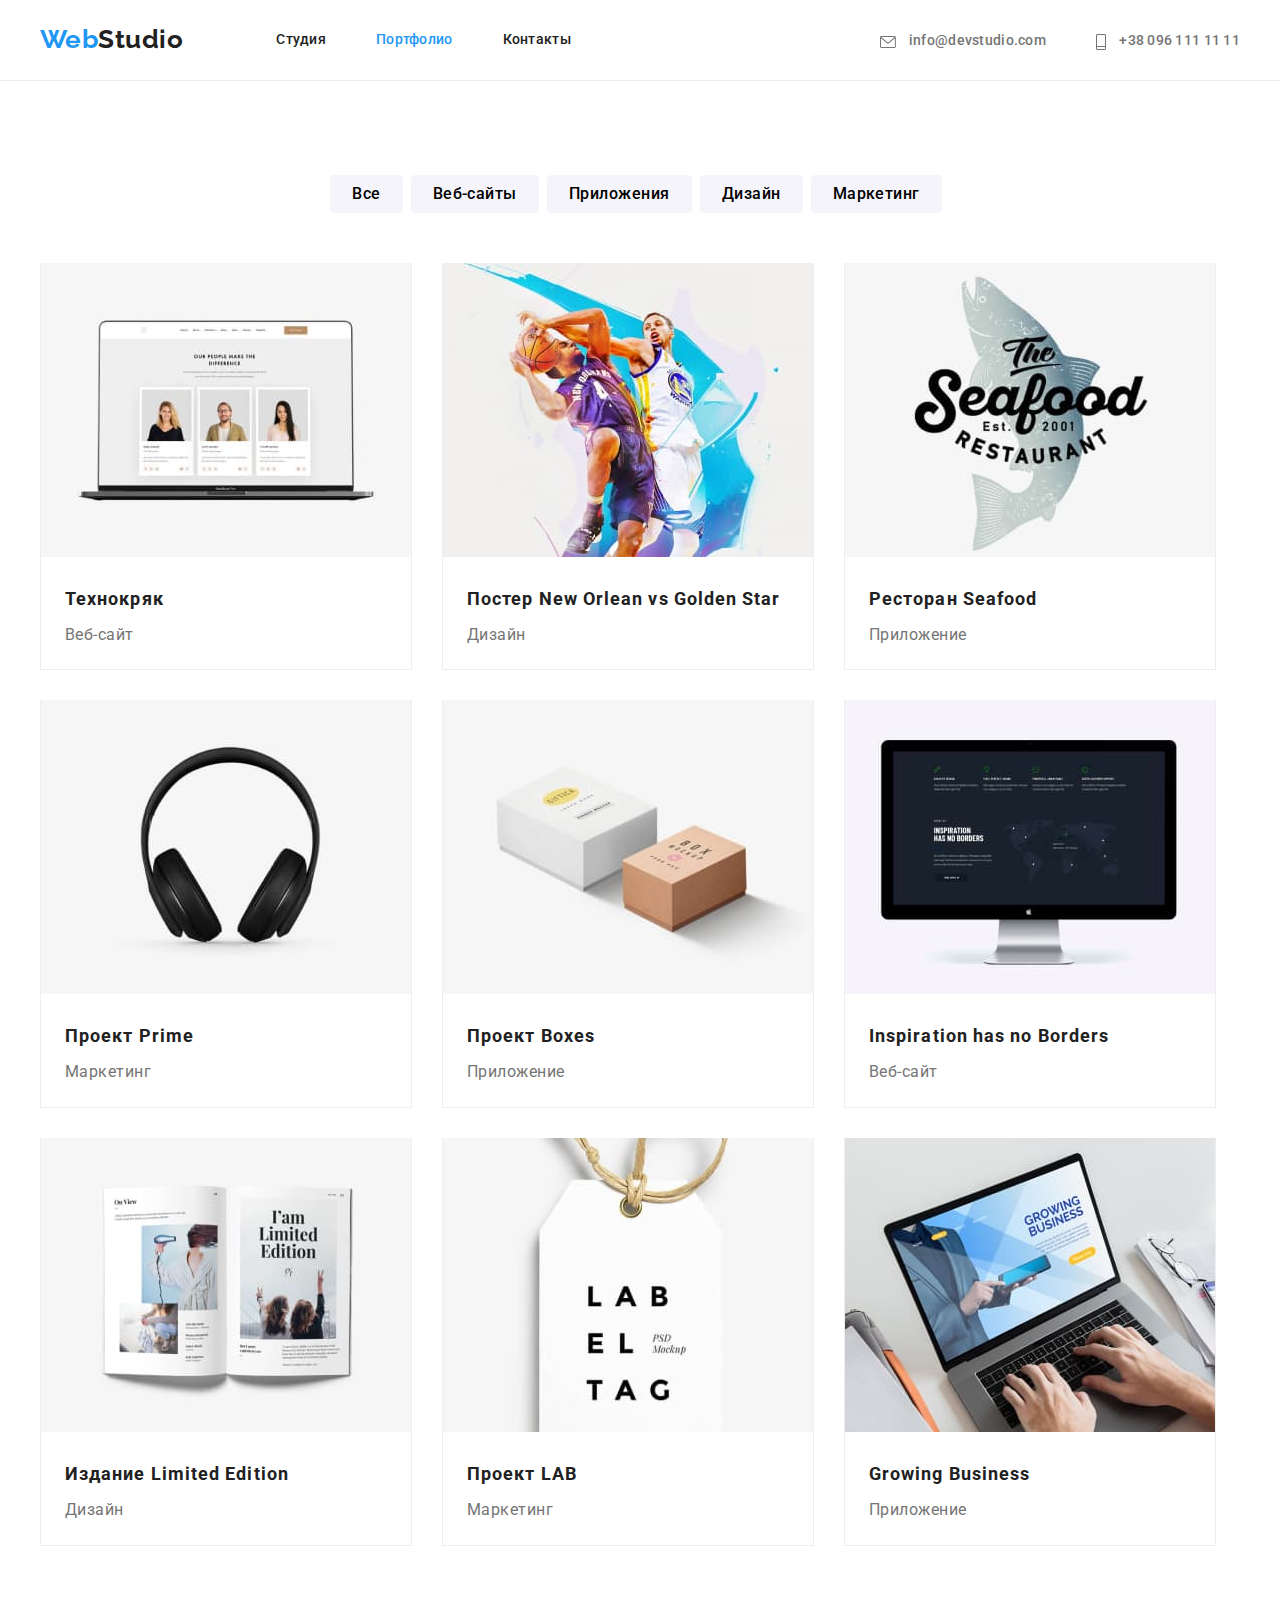
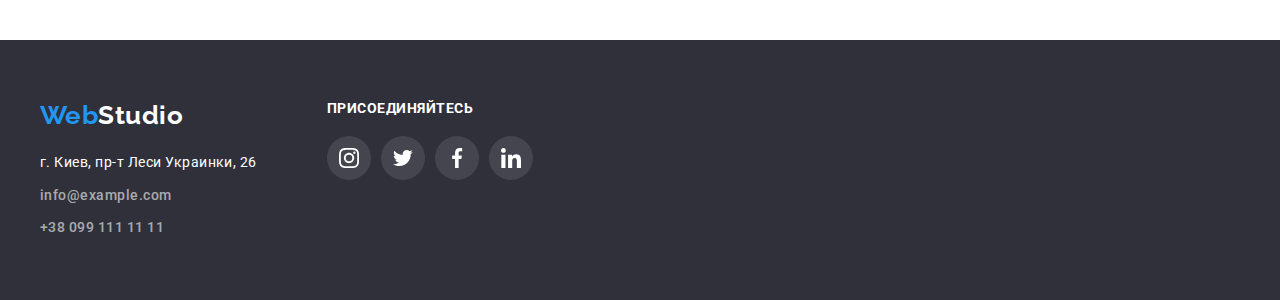
==== portfolio.html @ ebdaa3eb "Додає модалку" ====
<!DOCTYPE html>
<html lang="ru">
  <head>
    <meta charset="UTF-8" />
    <meta http-equiv="X-UA-Compatible" content="IE=edge" />
    <meta name="viewport" content="width=device-width, initial-scale=1.0" />
    <title>Portfolio</title>
    <link
      href="https://fonts.googleapis.com/css2?family=Raleway:wght@700&family=Roboto:wght@400;500;700;900&display=swap"
      rel="stylesheet"
    />
    <link
      rel="stylesheet"
      href="https://cdnjs.cloudflare.com/ajax/libs/modern-normalize/1.1.0/modern-normalize.min.css"
      integrity="sha512-wpPYUAdjBVSE4KJnH1VR1HeZfpl1ub8YT/NKx4PuQ5NmX2tKuGu6U/JRp5y+Y8XG2tV+wKQpNHVUX03MfMFn9Q=="
      crossorigin="anonymous"
      referrerpolicy="no-referrer"
    />
    <link rel="stylesheet" href="./css/style.css" />
  </head>
  <body>
    <header>
      <div class="nav-container container">
        <a class="logo link" href=""
          ><span class="logo-text">Web</span>Studio</a
        >
        <nav>
          <ul class="nav-list">
            <li class="item">
              <a class="nav-item link" href="./index.html">Студия</a>
            </li>
            <li class="item">
              <a class="nav-item link current" href="">Портфолио</a>
            </li>
            <li class="item">
              <a class="nav-item link" href="">Контакты</a>
            </li>
          </ul>
        </nav>
        <ul class="site-nav">
          <li class="item">
            <a class="nav-contact link" href="mailto:info@devstudio.com">
              <svg class="icone-contact" width="16px" height="12px">
                <use href="./images/sprite.svg#icon-envelope"></use>
              </svg>
              info@devstudio.com</a
            >
          </li>
          <li class="item">
            <a class="nav-contact link" href="tel:+380961111111">
              <svg class="icone-contact" width="10px" height="16px">
                <use href="./images/sprite.svg#icon-telephone"></use>
              </svg>
              +38 096 111 11 11</a
            >
          </li>
        </ul>
      </div>
    </header>
    <div class="wrapper">
      <main>
        <section>
          <div class="container">
            <h1 class="visually-hidden">Portfolio</h1>
            <ul class="filter">
              <li><button class="filter-list" type="button">Все</button></li>
              <li>
                <button class="filter-list" type="button">Веб-сайты</button>
              </li>
              <li>
                <button class="filter-list" type="button">Приложения</button>
              </li>
              <li><button class="filter-list" type="button">Дизайн</button></li>
              <li>
                <button class="filter-list" type="button">Маркетинг</button>
              </li>
            </ul>
            <ul class="port-list">
              <li class="port-item">
                <div class="port-thumb">
                  <a href=""
                    ><img
                      class="img-port"
                      src="./images/portfolio1.jpg"
                      alt="ноутбук"
                      width="370"
                      height="294"
                  /></a>
                  <p class="port-actions">
                    Ресурс предлагает комплексные предложения с разным уровнем
                    функционала и сервисов. Все это позволит посетителю получить
                    исчерпывающие сведения о компании или частном лице.
                  </p>
                </div>
                <div class="port-card">
                  <h2 class="port-title">Технокряк</h2>
                  <p class="port-desk">Веб-сайт</p>
                </div>
              </li>
              <li class="port-item">
                <a href=""
                  ><img
                    class="img-port"
                    src="./images/portfolio2.jpg"
                    alt="хлопці грають в баскетбол"
                    width="370"
                    height="294"
                /></a>
                <div class="port-card">
                  <h2 class="port-title">Постер New Orlean vs Golden Star</h2>
                  <p class="port-desk">Дизайн</p>
                </div>
              </li>
              <li class="port-item">
                <a href=""
                  ><img
                    class="img-port"
                    src="./images/portfolio3.jpg"
                    alt="логотип ресторану"
                    width="370"
                    height="294"
                /></a>
                <div class="port-card">
                  <h2 class="port-title">Ресторан Seafood</h2>
                  <p class="port-desk">Приложение</p>
                </div>
              </li>
              <li class="port-item">
                <a href=""
                  ><img
                    class="img-port"
                    src="./images/portfolio4.jpg"
                    alt="навушники"
                    width="370"
                    height="294"
                /></a>
                <div class="port-card">
                  <h2 class="port-title">Проект Prime</h2>
                  <p class="port-desk">Маркетинг</p>
                </div>
              </li>
              <li class="port-item">
                <a href=""
                  ><img
                    class="img-port"
                    src="./images/portfolio5.jpg"
                    alt="коробки"
                    width="370"
                    height="294"
                /></a>
                <div class="port-card">
                  <h2 class="port-title">Проект Boxes</h2>
                  <p class="port-desk">Приложение</p>
                </div>
              </li>
              <li class="port-item">
                <a href=""
                  ><img
                    class="img-port"
                    src="./images/portfolio6.jpg"
                    alt="ноутбук"
                    width="370"
                    height="294"
                /></a>
                <div class="port-card">
                  <h2 class="port-title">Inspiration has no Borders</h2>
                  <p class="port-desk">Веб-сайт</p>
                </div>
              </li>
              <li class="port-item">
                <a href=""
                  ><img
                    class="img-port"
                    src="./images/portfolio7.jpg"
                    alt="книжка"
                    width="370"
                    height="294"
                /></a>
                <div class="port-card">
                  <h2 class="port-title">Издание Limited Edition</h2>
                  <p class="port-desk">Дизайн</p>
                </div>
              </li>
              <li class="port-item">
                <a href=""
                  ><img
                    class="img-port"
                    src="./images/portfolio8.jpg"
                    alt="бірка"
                    width="370"
                    height="294"
                /></a>
                <div class="port-card">
                  <h2 class="port-title">Проект LAB</h2>
                  <p class="port-desk">Маркетинг</p>
                </div>
              </li>
              <li class="port-item">
                <a href=""
                  ><img
                    class="img-port"
                    src="./images/portfolio9.jpg"
                    alt="робота за ноутбуком"
                    width="370"
                    height="294"
                /></a>
                <div class="port-card">
                  <h2 class="port-title">Growing Business</h2>
                  <p class="port-desk">Приложение</p>
                </div>
              </li>
            </ul>
          </div>
        </section>
      </main>
    </div>
    <footer class="footer">
      <div class="container footer-about">
        <div class="footer-inf">
          <a class="logo-footer link" href=""
            ><span class="text-footer">Web</span>Studio</a
          >
          <address class="footer-adress">
            г. Киев, пр-т Леси Украинки, 26
          </address>
          <ul class="footer-list">
            <li class="footer-item">
              <a class="footer-contact link" href="mailto:info@example.com"
                >info@example.com</a
              >
            </li>
            <li>
              <a class="footer-contact link" href="tel:+380991111111"
                >+38 099 111 11 11</a
              >
            </li>
          </ul>
        </div>
        <div class="footer-sn">
          <h3 class="join">присоединяйтесь</h3>
          <ul class="sn-list">
            <li class="sn-item">
              <a class="sn-link sn-footer" href="">
                <svg class="social-networks">
                  <use href="./images/sprite.svg#icon-instagram"></use>
                </svg>
              </a>
            </li>
            <li class="sn-item">
              <a class="sn-link sn-footer" href="">
                <svg class="social-networks">
                  <use href="./images/sprite.svg#icon-twiter"></use>
                </svg>
              </a>
            </li>
            <li class="sn-item">
              <a class="sn-link sn-footer" href="">
                <svg class="social-networks">
                  <use href="./images/sprite.svg#icon-facebook"></use>
                </svg>
              </a>
            </li>
            <li class="sn-item">
              <a class="sn-link sn-footer" href="">
                <svg class="social-networks">
                  <use href="./images/sprite.svg#icon-linkedin"></use>
                </svg>
              </a>
            </li>
          </ul>
        </div>
      </div>
    </footer>
  </body>
</html>
---- css/style.css ----
/* основний колір тексту #212121 */
/* вторичний колір тексту #757575 */
/* акцент #2196F3 */
/* сірий для тексту силок #757575 */
/* силки в футері сірий rgba(255, 255, 255, 0.6) */
/* білий #FFFFFF */
html {
  box-sizing: border-box;
}

:root {
  --main-text-color: #212121;
  --secondary-text-color: #757575;
  --accent-color: #2196f3;
  --text-color: #ffffff;
  --portfolio-button: #f5f4fa;
  --bgc-color: #2f303a;
  --bgc-section: #f5f4fa;
  --footer-contact: rgba(255, 255, 255, 0.6);
}
body {
  margin: 0;
  font-family: Roboto, sans-serif;
  background-color: var(--text-color);
  color: var(--main-text-color);
  letter-spacing: 0.03em;
}
/* index.html */
/* header */
header {
  border-bottom: 1px solid #ececec;
}
.logo {
  font-family: "Raleway", sans-serif;
  font-weight: 700;
  font-size: 26px;
  line-height: 1.2;
  color: var(--main-text-color);
}
.logo-text {
  color: var(--accent-color);
}
ul {
  list-style: none;
  padding: 0;
  margin: 0;
}
p {
  margin: 0;
  padding: 0;
}
h1,
h2,
h3,
h4 {
  margin: 0;
  padding: 0;
}
.link {
  text-decoration: none;
}
.container {
  margin: 0 auto;
  width: 1200px;
  padding-left: 15px;
  padding-right: 15px;
  margin-left: auto;
  margin-right: auto;
}
.nav-item {
  display: block;
  font-weight: 500;
  font-size: 14px;
  line-height: 1.14;
  color: var(--main-text-color);
  letter-spacing: 0.02em;
  padding-bottom: 32px;
  padding-top: 32px;

  transition: color 250ms cubic-bezier(0.4, 0, 0.2, 1);
}
.nav-item:hover,
.nav-item:focus {
  color: var(--accent-color);
}
.nav-container {
  display: flex;
  align-items: center;
}
.nav-list {
  display: flex;
  margin-left: 93px;
  align-items: center;
}
.nav-list .item {
  margin-right: 50px;
}
.nav-list .item:last-child {
  margin-right: 0;
}
.nav-list .nav-item.current {
  color: var(--accent-color);
}
.nav-contact {
  font-weight: 500;
  font-size: 14px;
  line-height: 1.14;
  color: var(--secondary-text-color);
  letter-spacing: 0.02em;
  transition: color 250ms cubic-bezier(0.4, 0, 0.2, 1);
}
.icone-contact {
  fill: currentColor;
  margin-right: 10px;
  vertical-align: middle;
}
.site-nav {
  display: flex;
  margin-left: auto;
}
.site-nav .item + .item {
  margin-left: 50px;
}
.site-nav .nav-contact:hover,
.site-nav .nav-contact:focus {
  color: var(--accent-color);
}
/* main */

.centered {
  text-align: center;
}
.hero-title {
  width: 696px;
  margin-top: 0;
  margin-left: auto;
  margin-right: auto;
  margin-bottom: 30px;
  font-weight: 900;
  font-size: 44px;
  line-height: 1.36;
  color: var(--text-color);
  letter-spacing: 0.06em;
  text-transform: uppercase;
}

.section-hero {
  text-align: center;
  padding-top: 200px;
  padding-bottom: 200px;
  background-repeat: no-repeat;
  background-size: cover;
  background-image: linear-gradient(
      to right,
      rgba(47, 48, 58, 0.4),
      rgba(47, 48, 58, 0.4)
    ),
    url(../images/hero.jpg);
}
.button-text {
  font-family: inherit;
  color: var(--text-color);
  background-color: var(--accent-color);
  font-size: 16px;
  line-height: 1.87;
  letter-spacing: 0.06em;
  cursor: pointer;
  border: none;
  font-weight: 700;
  padding: 10px 32px;
  min-width: 200px;
  box-shadow: 0px 4px 4px rgba(0, 0, 0, 0.15);
  border-radius: 4px;
  transition: color 250ms cubic-bezier(0.4, 0, 0.2, 1);
}
.button-text:hover,
.button-text:focus {
  color: var(--text-color);
}

.section-team {
  background-color: var(--bgc-section);
  padding-top: 94px;
  padding-bottom: 94px;
}
.team-list {
  display: flex;
}
.team-item {
  margin-right: 30px;
  background-color: #fff;
  padding-bottom: 30px;
  box-shadow: 0px 1px 3px rgba(0, 0, 0, 0.12), 0px 1px 1px rgba(0, 0, 0, 0.14),
    0px 2px 1px rgba(0, 0, 0, 0.2);
  border-radius: 0px 0px 4px 4px;
}
.sn-wrapper {
  display: flex;
  justify-content: center;
}
.img-photo {
  margin-bottom: 30px;
}
.section-about {
  padding-top: 94px;
  padding-bottom: 94px;
}
.about-list {
  display: flex;
}
.about-item {
  margin-right: 30px;
}
.text-desc {
  position: relative;
}
.name-desc {
  position: absolute;
  width: 370px;
  height: 70px;
  background-color: #2196f3;
  text-align: center;
  font-size: 14px;
  color: var(--text-color);
  text-transform: uppercase;
}
/* .text-desk {
  width: 370px;
  height: 70px;
  position: absolute;
  background-color: rgba(47, 48, 58, 0.8);
} */
.section-desk {
  padding-bottom: 94px;
}
.section-title {
  font-weight: 700;
  font-size: 36px;
  line-height: 1.2;
  margin-bottom: 50px;
}
.desc-title {
  font-weight: 700;
  font-size: 14px;
  line-height: 1.14;
  text-transform: uppercase;
  margin-top: 0;
  margin-bottom: 10px;
}
.svg-icon {
  width: 65.32px;
  height: 70px;
}
.desc-list {
  display: flex;
}
.desk-item {
  width: 270px;
}
.wrapper-img {
  display: flex;
  align-items: center;
  justify-content: center;
  width: 270px;
  height: 120px;
  margin-bottom: 30px;
  background-color: #f5f4fa;
  border-radius: 4px;
}
.desc-p {
  width: 270px;
  font-size: 14px;
  line-height: 1.7;
  color: var(--secondary-text-color);
  margin-top: 0;
  margin-right: 30px;
}
.team-title {
  font-weight: 500;
  font-size: 16px;
  line-height: 1.18;
  margin-bottom: 10px;
  text-align: center;
}
.team-p {
  font-size: 16px;
  line-height: 1.18;
  color: var(--secondary-text-color);
  text-align: center;
  margin-bottom: 16px;
}
.sn-item {
  margin-right: 10px;
}
.sn-item:last-child {
  margin-right: 0;
}
.sn-list {
  display: flex;
}
.sn-link {
  display: flex;
  width: 44px;
  height: 44px;
  border-radius: 50%;
  justify-content: center;
  align-items: center;
}
.sn-main {
  fill: #afb1b8;
  transition: color 250ms cubic-bezier(0.4, 0, 0.2, 1),
    background-color 250ms cubic-bezier(0.4, 0, 0.2, 1);
}
.sn-footer {
  background-color: rgba(255, 255, 255, 0.1);
  fill: var(--text-color);
}
.sn-main:hover,
.sn-main:focus {
  fill: var(--text-color);
}
.sn-link:hover,
.sn-link:focus {
  background-color: var(--accent-color);
}

.join {
  font-size: 14px;
  margin-bottom: 20px;
  text-transform: uppercase;
  color: var(--text-color);
}
.footer-about {
  display: flex;
}
.footer-sn {
  margin-left: 70px;
}
.social-network {
  width: 20px;
  height: 20px;
  text-align: center;
}
.social-networks {
  width: 20px;
  height: 20px;
  text-align: center;
}
.section-client {
  padding-top: 94px;
  padding-bottom: 94px;
}
.icon-client {
  width: 84.44px;
  height: 40.62px;
  justify-content: center;
  text-align: center;
  align-items: center;
}
.client-link {
  fill: #afb1b8;
  height: 92px;
  width: 170px;
  border-radius: 4px;
  background-position: center;
  border: 1px solid #afb1b8;
  display: flex;
  justify-content: center;
  align-items: center;
}
.client-link:hover,
.client-link:focus {
  fill: var(--accent-color);
}

.client-item {
  margin-right: 30px;
}
.client-item:last-child {
  margin-right: 0;
}
.client-list {
  margin-right: 30px;
}
.client-list {
  display: flex;
}
.first-logo {
  height: 46.7px;
  width: 41px;
  fill: #afb1b8;
}
/* footer */
.logo-footer {
  font-family: "Raleway", sans-serif;
  font-weight: 700;
  font-size: 26px;
  line-height: 1.2;
  color: var(--text-color);
}
.text-footer {
  color: var(--accent-color);
}
footer {
  background-color: var(--bgc-color);
}
.footer-contact {
  font-size: 14px;
  line-height: 1.7;
  color: var(--footer-contact);
  font-weight: 500;
}
.footer-item {
  margin-bottom: 8px;
}
.footer-contact:hover,
.footer-contact:focus {
  color: var(--accent-color);
}
.footer-adress {
  font-size: 14px;
  line-height: 1.7;
  font-style: normal;
  color: var(--text-color);
  margin-top: 20px;
  margin-bottom: 9px;
}
.footer {
  padding-top: 60px;
  padding-bottom: 60px;
}
/* portfolio.html */
.wrapper {
  padding-top: 94px;
  padding-bottom: 94px;
}
button {
  font-family: inherit;
}
.filter {
  display: flex;
  justify-content: center;
}
.filter-list {
  font-family: inherit;
  background-color: var(--portfolio-button);
  font-weight: 500;
  font-size: 16px;
  line-height: 1.6;
  border: none;
  cursor: pointer;
  letter-spacing: 0.03em;
  margin-right: 8px;
  margin-bottom: 50px;
  border-radius: 4px;
  padding: 6px 22px;
}
.filter .filter-list:hover,
.filter .filter-list:focus {
  background-color: var(--accent-color);
  color: var(--text-color);
  box-shadow: 0px 3px 1px rgba(0, 0, 0, 0.1), 0px 1px 2px rgba(0, 0, 0, 0.08),
    0px 2px 2px rgba(0, 0, 0, 0.12);
}
.visually-hidden {
  position: absolute;
  white-space: nowrap;
  width: 1px;
  height: 1px;
  overflow: hidden;
  border: 0;
  padding: 0;
  clip: rect(0 0 0 0);
  clip-path: inset(50%);
  margin: -1px;
}
.port-thumb {
  position: relative;
}
.port-thumb::before {
  content: "";
  display: inline-block;
  background-color: rgba(33, 150, 243, 0.9);
  width: 100%;
  height: 100%;
  position: absolute;
  opacity: 0;
}
.port-thumb:hover::before {
  opacity: 1;
}
.port-actions:hover {
  opacity: 1;
}

.port-actions {
  position: absolute;
  top: 50%;
  left: 50%;
  transform: translate(-50%, -50%);
  font-size: 18px;
  line-height: 1.55;
  color: var(--text-color);
  width: 322px;
  opacity: 0;
}
.port-title {
  font-weight: 700;
  font-size: 18px;
  line-height: 2;
  letter-spacing: 0.06em;
  margin-bottom: 4px;
}
.port-card {
  padding: 20px 24px;
}
.port-desk {
  font-size: 16px;
  line-height: 1.8;
  color: var(--secondary-text-color);
}
.port-list {
  display: flex;
  flex-wrap: wrap;
}
.port-item {
  width: 370px;
  margin-right: 30px;
  /* width: calc((100%-60px) / 3); */
  margin-bottom: 30px;
  border-left: 1px solid #eeeeee;
  border-right: 1px solid #eeeeee;
  border-bottom: 1px solid #eeeeee;
}
.port-item:hover,
.port-item:focus {
  box-shadow: 0px 1px 1px rgba(0, 0, 0, 0.12), 0px 4px 4px rgba(0, 0, 0, 0.06),
    1px 4px 6px rgba(0, 0, 0, 0.16);
}
.port-item:nth-child(3n) {
  margin-right: 0;
}
.port-item:nth-last-child(-n + 3) {
  margin-bottom: 0;
}
.backdrop {
  position: fixed;
  top: 0;
  left: 0;
  width: 100%;
  height: 100%;
  background-color: rgba(0, 0, 0, 0.2);
}
.backdrop.is-hidden {
  opacity: 0;
  pointer-events: none;
}
.modal {
  position: absolute;
  top: 50%;
  left: 50%;
  transform: translate(-50%, -50%);
  width: 528px;
  height: 581px;
  background-color: var(--text-color);
}
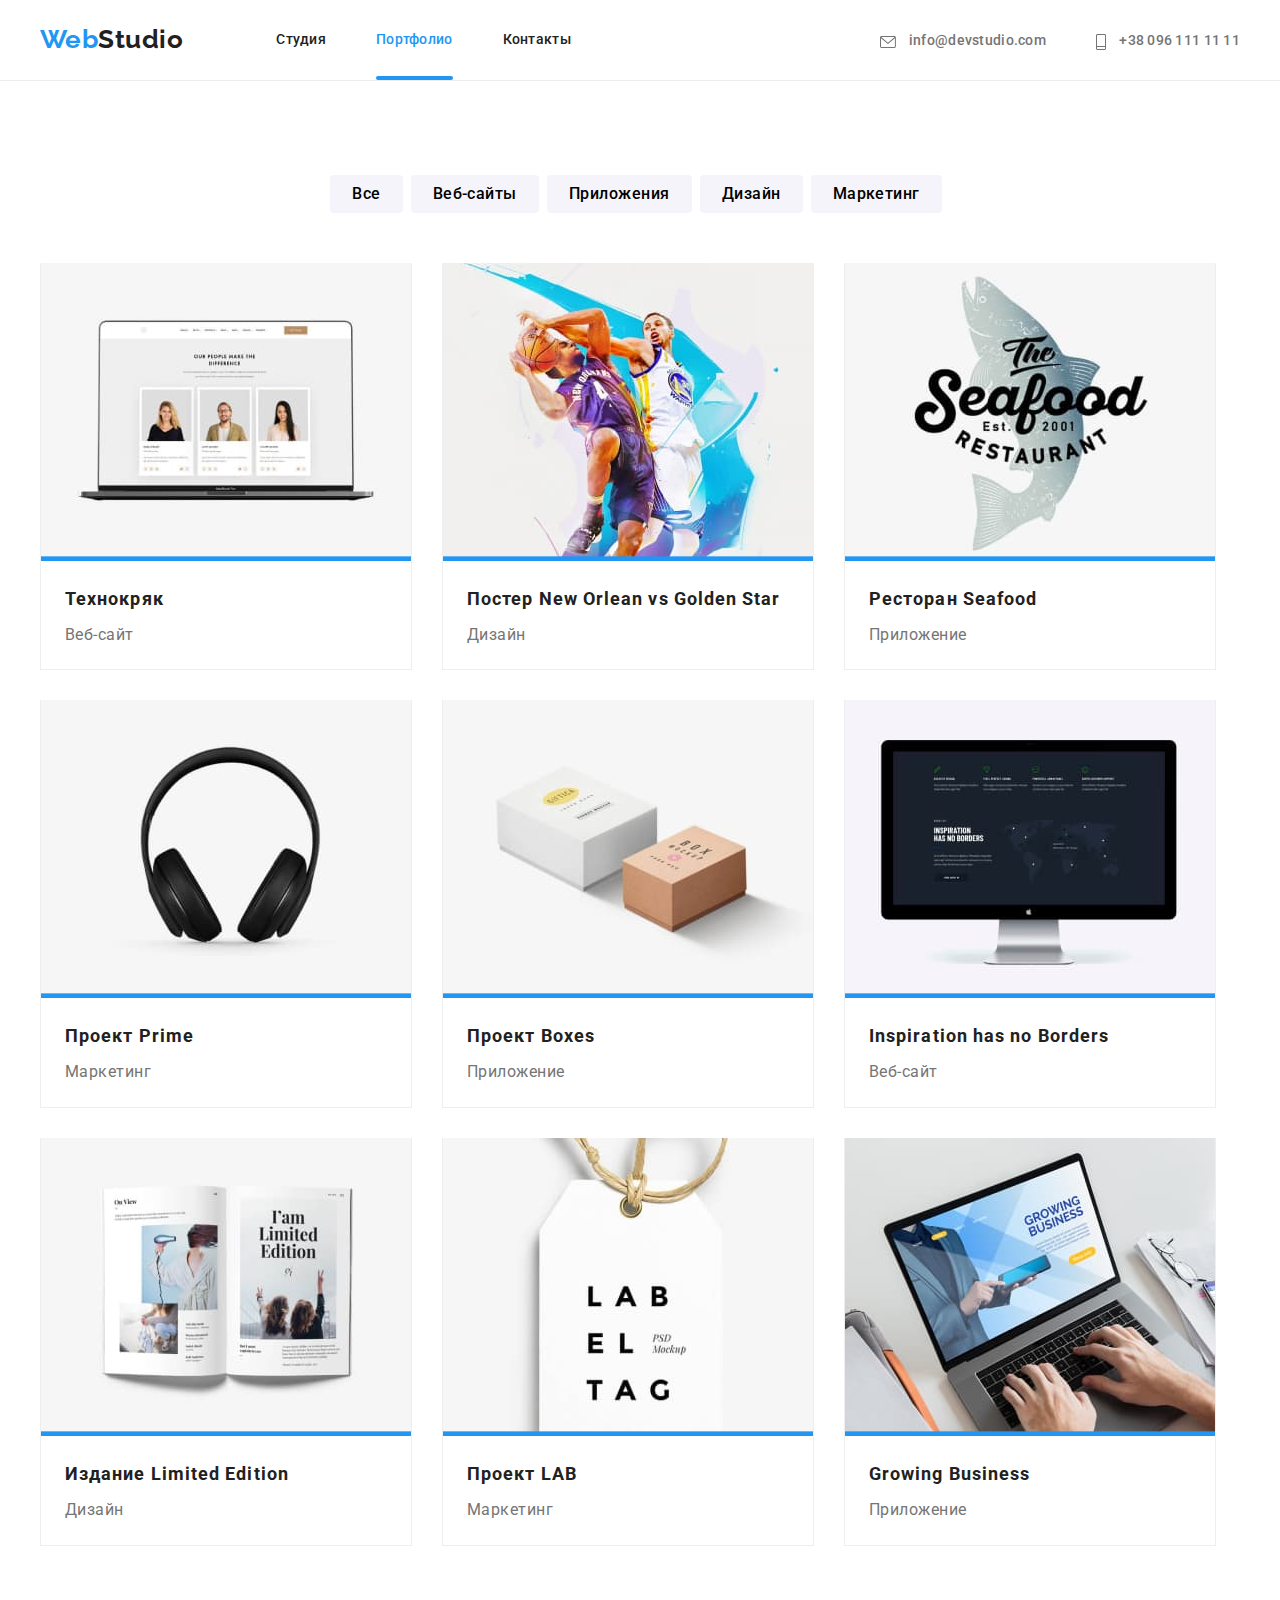
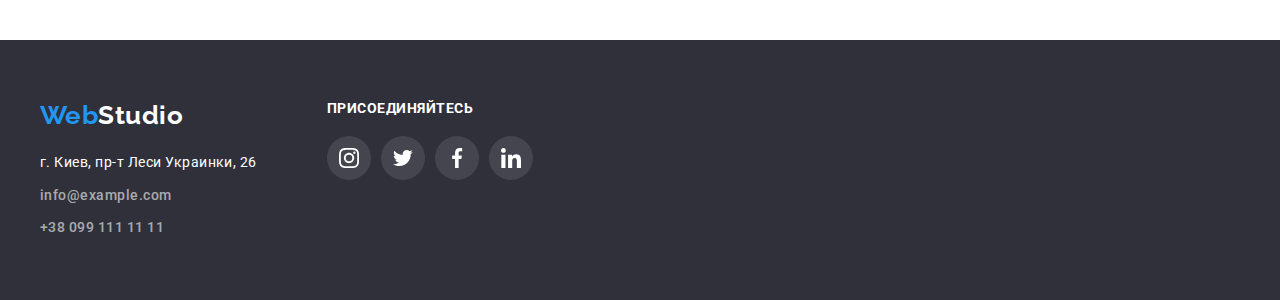
==== commit e0571217: "Додає оверлей" ====
--- a/portfolio.html
+++ b/portfolio.html
@@ -78,7 +78,7 @@
             <ul class="port-list">
               <li class="port-item">
                 <div class="port-thumb">
-                  <a href=""
+                  <a class="thumb-link" href=""
                     ><img
                       class="img-port"
                       src="./images/portfolio1.jpg"
@@ -98,6 +98,174 @@
                 </div>
               </li>
               <li class="port-item">
+                <div class="port-thumb">
+                  <a class="thumb-link" href=""
+                    ><img
+                      class="img-port"
+                      src="./images/portfolio2.jpg"
+                      alt="ноутбук"
+                      width="370"
+                      height="294"
+                  /></a>
+                  <p class="port-actions">
+                    Ресурс предлагает комплексные предложения с разным уровнем
+                    функционала и сервисов. Все это позволит посетителю получить
+                    исчерпывающие сведения о компании или частном лице.
+                  </p>
+                </div>
+                <div class="port-card">
+                  <h2 class="port-title">Постер New Orlean vs Golden Star</h2>
+                  <p class="port-desk">Дизайн</p>
+                </div>
+              </li>
+              <li class="port-item">
+                <div class="port-thumb">
+                  <a class="thumb-link" href=""
+                    ><img
+                      class="img-port"
+                      src="./images/portfolio3.jpg"
+                      alt="ноутбук"
+                      width="370"
+                      height="294"
+                  /></a>
+                  <p class="port-actions">
+                    Ресурс предлагает комплексные предложения с разным уровнем
+                    функционала и сервисов. Все это позволит посетителю получить
+                    исчерпывающие сведения о компании или частном лице.
+                  </p>
+                </div>
+                <div class="port-card">
+                  <h2 class="port-title">Ресторан Seafood</h2>
+                  <p class="port-desk">Приложение</p>
+                </div>
+              </li>
+              <li class="port-item">
+                <div class="port-thumb">
+                  <a class="thumb-link" href=""
+                    ><img
+                      class="img-port"
+                      src="./images/portfolio4.jpg"
+                      alt="ноутбук"
+                      width="370"
+                      height="294"
+                  /></a>
+                  <p class="port-actions">
+                    Ресурс предлагает комплексные предложения с разным уровнем
+                    функционала и сервисов. Все это позволит посетителю получить
+                    исчерпывающие сведения о компании или частном лице.
+                  </p>
+                </div>
+                <div class="port-card">
+                  <h2 class="port-title">Проект Prime</h2>
+                  <p class="port-desk">Маркетинг</p>
+                </div>
+              </li>
+              <li class="port-item">
+                <div class="port-thumb">
+                  <a class="thumb-link" href=""
+                    ><img
+                      class="img-port"
+                      src="./images/portfolio5.jpg"
+                      alt="ноутбук"
+                      width="370"
+                      height="294"
+                  /></a>
+                  <p class="port-actions">
+                    Ресурс предлагает комплексные предложения с разным уровнем
+                    функционала и сервисов. Все это позволит посетителю получить
+                    исчерпывающие сведения о компании или частном лице.
+                  </p>
+                </div>
+                <div class="port-card">
+                  <h2 class="port-title">Проект Boxes</h2>
+                  <p class="port-desk">Приложение</p>
+                </div>
+              </li>
+              <li class="port-item">
+                <div class="port-thumb">
+                  <a class="thumb-link" href=""
+                    ><img
+                      class="img-port"
+                      src="./images/portfolio6.jpg"
+                      alt="ноутбук"
+                      width="370"
+                      height="294"
+                  /></a>
+                  <p class="port-actions">
+                    Ресурс предлагает комплексные предложения с разным уровнем
+                    функционала и сервисов. Все это позволит посетителю получить
+                    исчерпывающие сведения о компании или частном лице.
+                  </p>
+                </div>
+                <div class="port-card">
+                  <h2 class="port-title">Inspiration has no Borders</h2>
+                  <p class="port-desk">Веб-сайт</p>
+                </div>
+              </li>
+              <li class="port-item">
+                <div class="port-thumb">
+                  <a class="thumb-link" href=""
+                    ><img
+                      class="img-port"
+                      src="./images/portfolio7.jpg"
+                      alt="ноутбук"
+                      width="370"
+                      height="294"
+                  /></a>
+                  <p class="port-actions">
+                    Ресурс предлагает комплексные предложения с разным уровнем
+                    функционала и сервисов. Все это позволит посетителю получить
+                    исчерпывающие сведения о компании или частном лице.
+                  </p>
+                </div>
+                <div class="port-card">
+                  <h2 class="port-title">Издание Limited Edition</h2>
+                  <p class="port-desk">Дизайн</p>
+                </div>
+              </li>
+              <li class="port-item">
+                <div class="port-thumb">
+                  <a class="thumb-link" href=""
+                    ><img
+                      class="img-port"
+                      src="./images/portfolio8.jpg"
+                      alt="ноутбук"
+                      width="370"
+                      height="294"
+                  /></a>
+                  <p class="port-actions">
+                    Ресурс предлагает комплексные предложения с разным уровнем
+                    функционала и сервисов. Все это позволит посетителю получить
+                    исчерпывающие сведения о компании или частном лице.
+                  </p>
+                </div>
+                <div class="port-card">
+                  <h2 class="port-title">Проект LAB</h2>
+                  <p class="port-desk">Маркетинг</p>
+                </div>
+              </li>
+              <li class="port-item">
+                <div class="port-thumb">
+                  <a class="thumb-link" href=""
+                    ><img
+                      class="img-port"
+                      src="./images/portfolio9.jpg"
+                      alt="ноутбук"
+                      width="370"
+                      height="294"
+                  /></a>
+                  <p class="port-actions">
+                    Ресурс предлагает комплексные предложения с разным уровнем
+                    функционала и сервисов. Все это позволит посетителю получить
+                    исчерпывающие сведения о компании или частном лице.
+                  </p>
+                </div>
+                <div class="port-card">
+                  <h2 class="port-title">Growing Business</h2>
+                  <p class="port-desk">Приложение</p>
+                </div>
+              </li>
+              <!-- <li class="port-item">
                 <a href=""
                   ><img
                     class="img-port"
@@ -208,7 +376,7 @@
                   <h2 class="port-title">Growing Business</h2>
                   <p class="port-desk">Приложение</p>
                 </div>
-              </li>
+              </li> -->
             </ul>
           </div>
         </section>
--- a/css/style.css
+++ b/css/style.css
@@ -94,13 +94,26 @@
 }
 .nav-list .item {
   margin-right: 50px;
+  position: relative;
 }
 .nav-list .item:last-child {
   margin-right: 0;
 }
-.nav-list .nav-item.current {
+.nav-item.current {
   color: var(--accent-color);
 }
+.nav-item.current::after {
+  content: "";
+  width: 100%;
+  height: 4px;
+  background-color: var(--accent-color);
+  display: flex;
+  border-radius: 2px;
+  position: absolute;
+  left: 0;
+  bottom: 0;
+}
+
 .nav-contact {
   font-weight: 500;
   font-size: 14px;
@@ -114,6 +127,7 @@
   margin-right: 10px;
   vertical-align: middle;
 }
+
 .site-nav {
   display: flex;
   margin-left: auto;
@@ -305,25 +319,28 @@
   border-radius: 50%;
   justify-content: center;
   align-items: center;
+  color: #afb1b8;
+}
+.social-network {
+  fill: currentColor;
 }
 .sn-main {
-  fill: #afb1b8;
   transition: color 250ms cubic-bezier(0.4, 0, 0.2, 1),
     background-color 250ms cubic-bezier(0.4, 0, 0.2, 1);
+}
+.sn-main:hover,
+.sn-main:focus {
+  color: var(--text-color);
+  background-color: var(--accent-color);
 }
 .sn-footer {
   background-color: rgba(255, 255, 255, 0.1);
   fill: var(--text-color);
-}
-.sn-main:hover,
-.sn-main:focus {
-  fill: var(--text-color);
-}
-.sn-link:hover,
-.sn-link:focus {
+  transition: background-color 250ms cubic-bezier(0.4, 0, 0.2, 1);
+}
+.sn-footer:hover {
   background-color: var(--accent-color);
 }
-
 .join {
   font-size: 14px;
   margin-bottom: 20px;
@@ -367,6 +384,7 @@
   display: flex;
   justify-content: center;
   align-items: center;
+  transition: fill 250ms cubic-bezier(0.4, 0, 0.2, 1);
 }
 .client-link:hover,
 .client-link:focus {
@@ -409,6 +427,7 @@
   line-height: 1.7;
   color: var(--footer-contact);
   font-weight: 500;
+  transition: color 250ms cubic-bezier(0.4, 0, 0.2, 1);
 }
 .footer-item {
   margin-bottom: 8px;
@@ -454,9 +473,12 @@
   margin-bottom: 50px;
   border-radius: 4px;
   padding: 6px 22px;
-}
-.filter .filter-list:hover,
-.filter .filter-list:focus {
+  transition: color 250ms cubic-bezier(0.4, 0, 0.2, 1),
+    background-color 250ms cubic-bezier(0.4, 0, 0.2, 1),
+    box-shadow 250ms cubic-bezier(0.4, 0, 0.2, 1);
+}
+.filter-list:hover,
+.filter-list:focus {
   background-color: var(--accent-color);
   color: var(--text-color);
   box-shadow: 0px 3px 1px rgba(0, 0, 0, 0.1), 0px 1px 2px rgba(0, 0, 0, 0.08),
@@ -476,33 +498,23 @@
 }
 .port-thumb {
   position: relative;
-}
-.port-thumb::before {
-  content: "";
-  display: inline-block;
-  background-color: rgba(33, 150, 243, 0.9);
-  width: 100%;
-  height: 100%;
+  overflow: hidden;
+}
+
+.port-item:hover .port-actions {
+  transform: translateY(0%);
+}
+.port-actions {
+  /* margin-top: 5px; */
   position: absolute;
-  opacity: 0;
-}
-.port-thumb:hover::before {
-  opacity: 1;
-}
-.port-actions:hover {
-  opacity: 1;
-}
-
-.port-actions {
-  position: absolute;
-  top: 50%;
-  left: 50%;
-  transform: translate(-50%, -50%);
+  top: 0;
+  padding: 63px 24px;
+  transform: translateY(100%);
   font-size: 18px;
   line-height: 1.55;
-  color: var(--text-color);
-  width: 322px;
-  opacity: 0;
+  transition: transform 250ms cubic-bezier(0.4, 0, 0.2, 1);
+  color: var(--text-color);
+  background-color: var(--accent-color);
 }
 .port-title {
   font-weight: 700;
@@ -531,6 +543,7 @@
   border-left: 1px solid #eeeeee;
   border-right: 1px solid #eeeeee;
   border-bottom: 1px solid #eeeeee;
+  transition: box-shadow 250ms cubic-bezier(0.4, 0, 0.2, 1);
 }
 .port-item:hover,
 .port-item:focus {
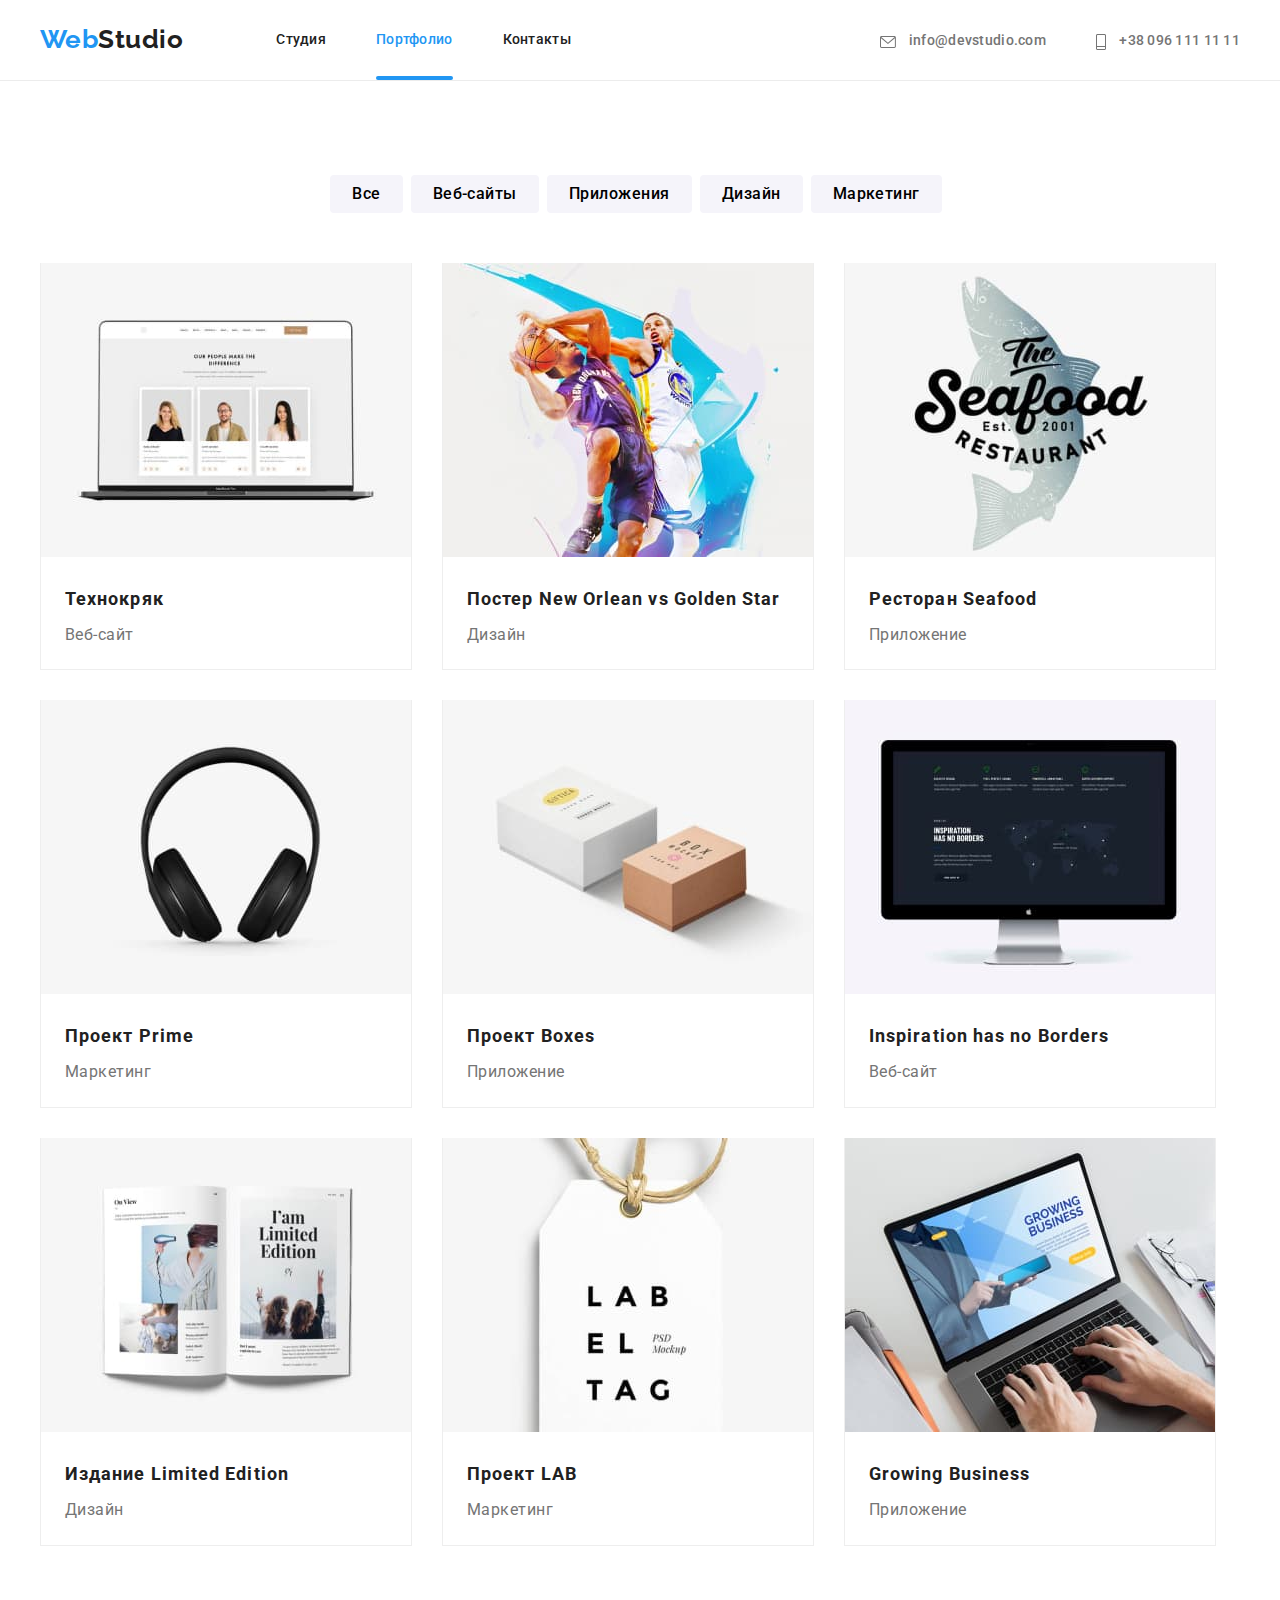
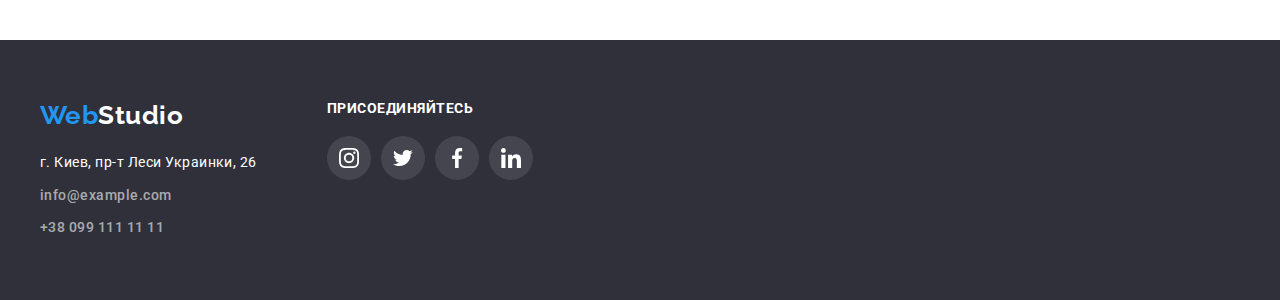
==== commit 0abd8e3c: "Додає переходи та анімацію" ====
--- a/portfolio.html
+++ b/portfolio.html
@@ -85,12 +85,14 @@
                       alt="ноутбук"
                       width="370"
                       height="294"
-                  /></a>
-                  <p class="port-actions">
-                    Ресурс предлагает комплексные предложения с разным уровнем
-                    функционала и сервисов. Все это позволит посетителю получить
-                    исчерпывающие сведения о компании или частном лице.
-                  </p>
+                    />
+                    <p class="port-actions">
+                      Ресурс предлагает комплексные предложения с разным уровнем
+                      функционала и сервисов. Все это позволит посетителю
+                      получить исчерпывающие сведения о компании или частном
+                      лице.
+                    </p>
+                  </a>
                 </div>
                 <div class="port-card">
                   <h2 class="port-title">Технокряк</h2>
@@ -106,12 +108,14 @@
                       alt="ноутбук"
                       width="370"
                       height="294"
-                  /></a>
-                  <p class="port-actions">
-                    Ресурс предлагает комплексные предложения с разным уровнем
-                    функционала и сервисов. Все это позволит посетителю получить
-                    исчерпывающие сведения о компании или частном лице.
-                  </p>
+                    />
+                    <p class="port-actions">
+                      Ресурс предлагает комплексные предложения с разным уровнем
+                      функционала и сервисов. Все это позволит посетителю
+                      получить исчерпывающие сведения о компании или частном
+                      лице.
+                    </p>
+                  </a>
                 </div>
                 <div class="port-card">
                   <h2 class="port-title">Постер New Orlean vs Golden Star</h2>
@@ -127,12 +131,14 @@
                       alt="ноутбук"
                       width="370"
                       height="294"
-                  /></a>
-                  <p class="port-actions">
-                    Ресурс предлагает комплексные предложения с разным уровнем
-                    функционала и сервисов. Все это позволит посетителю получить
-                    исчерпывающие сведения о компании или частном лице.
-                  </p>
+                    />
+                    <p class="port-actions">
+                      Ресурс предлагает комплексные предложения с разным уровнем
+                      функционала и сервисов. Все это позволит посетителю
+                      получить исчерпывающие сведения о компании или частном
+                      лице.
+                    </p>
+                  </a>
                 </div>
                 <div class="port-card">
                   <h2 class="port-title">Ресторан Seafood</h2>
@@ -148,12 +154,14 @@
                       alt="ноутбук"
                       width="370"
                       height="294"
-                  /></a>
-                  <p class="port-actions">
-                    Ресурс предлагает комплексные предложения с разным уровнем
-                    функционала и сервисов. Все это позволит посетителю получить
-                    исчерпывающие сведения о компании или частном лице.
-                  </p>
+                    />
+                    <p class="port-actions">
+                      Ресурс предлагает комплексные предложения с разным уровнем
+                      функционала и сервисов. Все это позволит посетителю
+                      получить исчерпывающие сведения о компании или частном
+                      лице.
+                    </p>
+                  </a>
                 </div>
                 <div class="port-card">
                   <h2 class="port-title">Проект Prime</h2>
@@ -169,12 +177,14 @@
                       alt="ноутбук"
                       width="370"
                       height="294"
-                  /></a>
-                  <p class="port-actions">
-                    Ресурс предлагает комплексные предложения с разным уровнем
-                    функционала и сервисов. Все это позволит посетителю получить
-                    исчерпывающие сведения о компании или частном лице.
-                  </p>
+                    />
+                    <p class="port-actions">
+                      Ресурс предлагает комплексные предложения с разным уровнем
+                      функционала и сервисов. Все это позволит посетителю
+                      получить исчерпывающие сведения о компании или частном
+                      лице.
+                    </p>
+                  </a>
                 </div>
                 <div class="port-card">
                   <h2 class="port-title">Проект Boxes</h2>
@@ -190,12 +200,14 @@
                       alt="ноутбук"
                       width="370"
                       height="294"
-                  /></a>
-                  <p class="port-actions">
-                    Ресурс предлагает комплексные предложения с разным уровнем
-                    функционала и сервисов. Все это позволит посетителю получить
-                    исчерпывающие сведения о компании или частном лице.
-                  </p>
+                    />
+                    <p class="port-actions">
+                      Ресурс предлагает комплексные предложения с разным уровнем
+                      функционала и сервисов. Все это позволит посетителю
+                      получить исчерпывающие сведения о компании или частном
+                      лице.
+                    </p>
+                  </a>
                 </div>
                 <div class="port-card">
                   <h2 class="port-title">Inspiration has no Borders</h2>
@@ -211,12 +223,14 @@
                       alt="ноутбук"
                       width="370"
                       height="294"
-                  /></a>
-                  <p class="port-actions">
-                    Ресурс предлагает комплексные предложения с разным уровнем
-                    функционала и сервисов. Все это позволит посетителю получить
-                    исчерпывающие сведения о компании или частном лице.
-                  </p>
+                    />
+                    <p class="port-actions">
+                      Ресурс предлагает комплексные предложения с разным уровнем
+                      функционала и сервисов. Все это позволит посетителю
+                      получить исчерпывающие сведения о компании или частном
+                      лице.
+                    </p>
+                  </a>
                 </div>
                 <div class="port-card">
                   <h2 class="port-title">Издание Limited Edition</h2>
@@ -232,12 +246,14 @@
                       alt="ноутбук"
                       width="370"
                       height="294"
-                  /></a>
-                  <p class="port-actions">
-                    Ресурс предлагает комплексные предложения с разным уровнем
-                    функционала и сервисов. Все это позволит посетителю получить
-                    исчерпывающие сведения о компании или частном лице.
-                  </p>
+                    />
+                    <p class="port-actions">
+                      Ресурс предлагает комплексные предложения с разным уровнем
+                      функционала и сервисов. Все это позволит посетителю
+                      получить исчерпывающие сведения о компании или частном
+                      лице.
+                    </p>
+                  </a>
                 </div>
                 <div class="port-card">
                   <h2 class="port-title">Проект LAB</h2>
@@ -253,130 +269,20 @@
                       alt="ноутбук"
                       width="370"
                       height="294"
-                  /></a>
-                  <p class="port-actions">
-                    Ресурс предлагает комплексные предложения с разным уровнем
-                    функционала и сервисов. Все это позволит посетителю получить
-                    исчерпывающие сведения о компании или частном лице.
-                  </p>
+                    />
+                    <p class="port-actions">
+                      Ресурс предлагает комплексные предложения с разным уровнем
+                      функционала и сервисов. Все это позволит посетителю
+                      получить исчерпывающие сведения о компании или частном
+                      лице.
+                    </p>
+                  </a>
                 </div>
                 <div class="port-card">
                   <h2 class="port-title">Growing Business</h2>
                   <p class="port-desk">Приложение</p>
                 </div>
               </li>
-              <!-- <li class="port-item">
-                <a href=""
-                  ><img
-                    class="img-port"
-                    src="./images/portfolio2.jpg"
-                    alt="хлопці грають в баскетбол"
-                    width="370"
-                    height="294"
-                /></a>
-                <div class="port-card">
-                  <h2 class="port-title">Постер New Orlean vs Golden Star</h2>
-                  <p class="port-desk">Дизайн</p>
-                </div>
-              </li>
-              <li class="port-item">
-                <a href=""
-                  ><img
-                    class="img-port"
-                    src="./images/portfolio3.jpg"
-                    alt="логотип ресторану"
-                    width="370"
-                    height="294"
-                /></a>
-                <div class="port-card">
-                  <h2 class="port-title">Ресторан Seafood</h2>
-                  <p class="port-desk">Приложение</p>
-                </div>
-              </li>
-              <li class="port-item">
-                <a href=""
-                  ><img
-                    class="img-port"
-                    src="./images/portfolio4.jpg"
-                    alt="навушники"
-                    width="370"
-                    height="294"
-                /></a>
-                <div class="port-card">
-                  <h2 class="port-title">Проект Prime</h2>
-                  <p class="port-desk">Маркетинг</p>
-                </div>
-              </li>
-              <li class="port-item">
-                <a href=""
-                  ><img
-                    class="img-port"
-                    src="./images/portfolio5.jpg"
-                    alt="коробки"
-                    width="370"
-                    height="294"
-                /></a>
-                <div class="port-card">
-                  <h2 class="port-title">Проект Boxes</h2>
-                  <p class="port-desk">Приложение</p>
-                </div>
-              </li>
-              <li class="port-item">
-                <a href=""
-                  ><img
-                    class="img-port"
-                    src="./images/portfolio6.jpg"
-                    alt="ноутбук"
-                    width="370"
-                    height="294"
-                /></a>
-                <div class="port-card">
-                  <h2 class="port-title">Inspiration has no Borders</h2>
-                  <p class="port-desk">Веб-сайт</p>
-                </div>
-              </li>
-              <li class="port-item">
-                <a href=""
-                  ><img
-                    class="img-port"
-                    src="./images/portfolio7.jpg"
-                    alt="книжка"
-                    width="370"
-                    height="294"
-                /></a>
-                <div class="port-card">
-                  <h2 class="port-title">Издание Limited Edition</h2>
-                  <p class="port-desk">Дизайн</p>
-                </div>
-              </li>
-              <li class="port-item">
-                <a href=""
-                  ><img
-                    class="img-port"
-                    src="./images/portfolio8.jpg"
-                    alt="бірка"
-                    width="370"
-                    height="294"
-                /></a>
-                <div class="port-card">
-                  <h2 class="port-title">Проект LAB</h2>
-                  <p class="port-desk">Маркетинг</p>
-                </div>
-              </li>
-              <li class="port-item">
-                <a href=""
-                  ><img
-                    class="img-port"
-                    src="./images/portfolio9.jpg"
-                    alt="робота за ноутбуком"
-                    width="370"
-                    height="294"
-                /></a>
-                <div class="port-card">
-                  <h2 class="port-title">Growing Business</h2>
-                  <p class="port-desk">Приложение</p>
-                </div>
-              </li> -->
             </ul>
           </div>
         </section>
--- a/css/style.css
+++ b/css/style.css
@@ -232,18 +232,15 @@
   position: absolute;
   width: 370px;
   height: 70px;
-  background-color: #2196f3;
-  text-align: center;
+  transform: translateY(-74px);
+  display: flex;
+  align-items: center;
+  justify-content: center;
   font-size: 14px;
   color: var(--text-color);
   text-transform: uppercase;
-}
-/* .text-desk {
-  width: 370px;
-  height: 70px;
-  position: absolute;
   background-color: rgba(47, 48, 58, 0.8);
-} */
+}
 .section-desk {
   padding-bottom: 94px;
 }
@@ -501,15 +498,14 @@
   overflow: hidden;
 }
 
-.port-item:hover .port-actions {
+.thumb-link:hover .port-actions {
   transform: translateY(0%);
 }
 .port-actions {
-  /* margin-top: 5px; */
   position: absolute;
   top: 0;
   padding: 63px 24px;
-  transform: translateY(100%);
+  transform: translateY(102%);
   font-size: 18px;
   line-height: 1.55;
   transition: transform 250ms cubic-bezier(0.4, 0, 0.2, 1);
@@ -577,3 +573,14 @@
   height: 581px;
   background-color: var(--text-color);
 }
+.modal-close {
+  position: absolute;
+  top: 8px;
+  right: 8px;
+  border-radius: 50%;
+  border: 1px solid rgba(0, 0, 0, 0.1);
+  width: 30px;
+  height: 30px;
+  background-color: var(--text-color);
+  cursor: pointer;
+}
